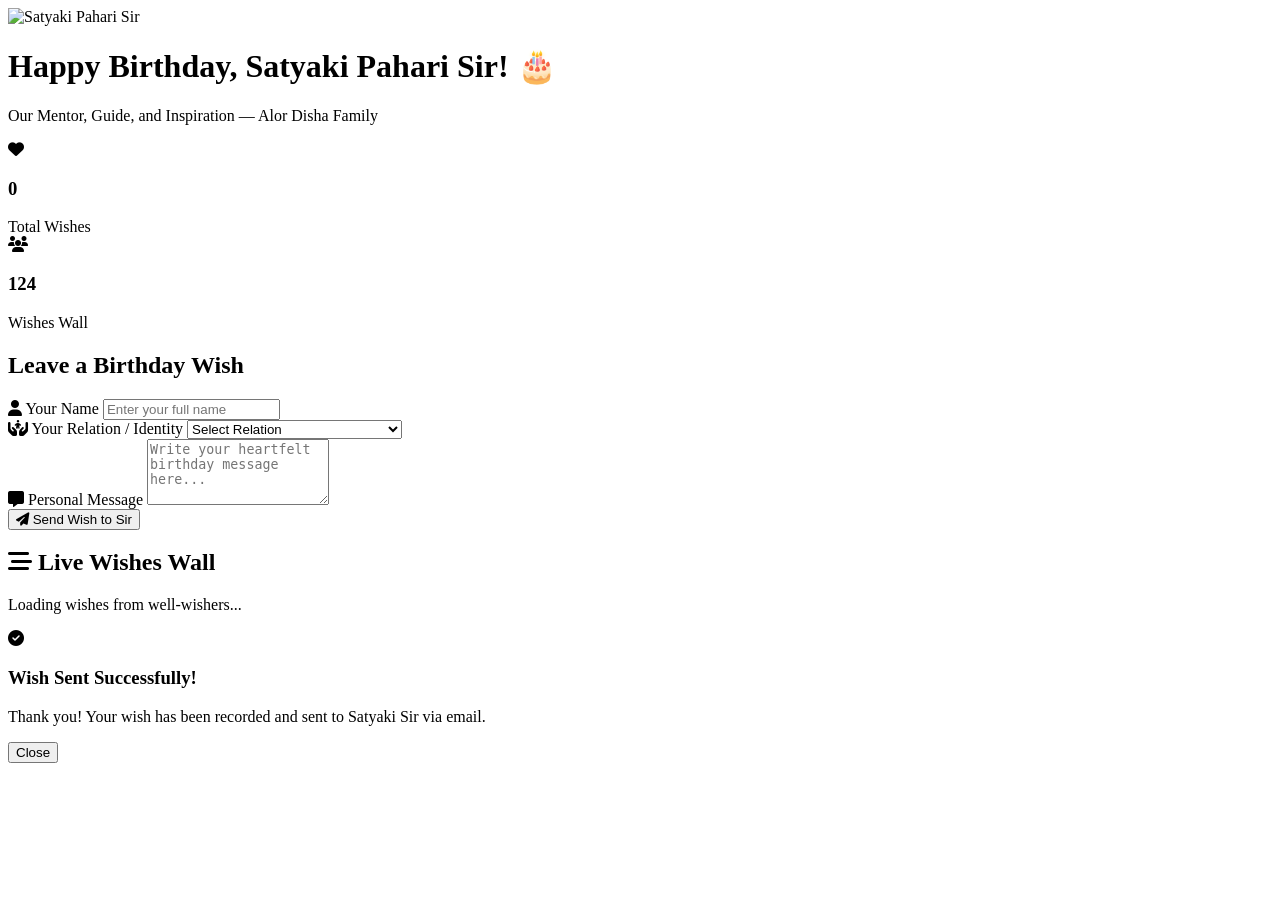
==== index.html @ f45f9259 "Add birthday celebration HTML structure" ====
<!DOCTYPE html>
<html lang="en">
<head>
    <meta charset="UTF-8">
    <meta name="viewport" content="width=device-width, initial-scale=1.0">
    <title>🎂 Happy Birthday Satyaki Pahari Sir</title>
    <link rel="stylesheet" href="style.css">
    <!-- Google Fonts -->
    <link href="https://fonts.googleapis.com/css2?family=Poppins:wght@300;400;600;700&display=swap" rel="stylesheet">
    <!-- FontAwesome for Icons -->
    <link rel="stylesheet" href="https://cdnjs.cloudflare.com/ajax/libs/font-awesome/6.4.0/css/all.min.css">
</head>
<body>

    <div class="container">
        <!-- Header / Sir Info -->
        <header class="header-card">
            <div class="sir-img-container">
                <img src="sir-photo.jpg" alt="Satyaki Pahari Sir" id="sirPhoto"> <!-- Sir er photo ghorar path rakhbe -->
            </div>
            <h1>Happy Birthday, <span class="highlight">Satyaki Pahari Sir!</span> 🎂</h1>
            <p class="tagline">Our Mentor, Guide, and Inspiration — Alor Disha Family</p>
            
            <!-- Live Counters -->
            <div class="stats-box">
                <div class="stat-item">
                    <i class="fa-solid fa-heart"></i>
                    <div>
                        <h3 id="totalWishes">0</h3>
                        <span>Total Wishes</span>
                    </div>
                </div>
                <div class="stat-item">
                    <i class="fa-solid fa-users"></i>
                    <div>
                        <h3 id="totalVisitors">124</h3>
                        <span>Wishes Wall</span>
                    </div>
                </div>
            </div>
        </header>

        <!-- Wish Form Section -->
        <section class="form-section">
            <h2>Leave a Birthday Wish</h2>
            <form id="wishForm">
                <div class="input-group">
                    <label for="name"><i class="fa-solid fa-user"></i> Your Name</label>
                    <input type="text" id="name" required placeholder="Enter your full name">
                </div>
                
                <div class="input-group">
                    <label for="relation"><i class="fa-solid fa-hands-holding-child"></i> Your Relation / Identity</label>
                    <select id="relation" required>
                        <option value="">Select Relation</option>
                        <option value="Student">Student (CSE / Computer Class)</option>
                        <option value="Colleague">Colleague / Teacher</option>
                        <option value="Well-Wisher">Well-Wisher</option>
                        <option value="Alor Disha Member">Alor Disha Member</option>
                    </select>
                </div>

                <div class="input-group">
                    <label for="message"><i class="fa-solid fa-message"></i> Personal Message</label>
                    <textarea id="message" rows="4" required placeholder="Write your heartfelt birthday message here..."></textarea>
                </div>

                <button type="submit" id="submitBtn">
                    <i class="fa-solid fa-paper-plane"></i> Send Wish to Sir
                </button>
            </form>
        </section>

        <!-- Live Wishes Wall -->
        <section class="wall-section">
            <h2><i class="fa-solid fa-stream"></i> Live Wishes Wall</h2>
            <div id="wishesContainer" class="wishes-grid">
                <!-- Dynamic cards will load here -->
                <p class="loading-text">Loading wishes from well-wishers...</p>
            </div>
        </section>
    </div>

    <!-- Success Popup Modal -->
    <div id="successModal" class="modal">
        <div class="modal-content">
            <i class="fa-solid fa-circle-check"></i>
            <h3>Wish Sent Successfully!</h3>
            <p>Thank you! Your wish has been recorded and sent to Satyaki Sir via email.</p>
            <button onclick="closeModal()">Close</button>
        </div>
    </div>

    <script src="script.js"></script>
</body>
</html>
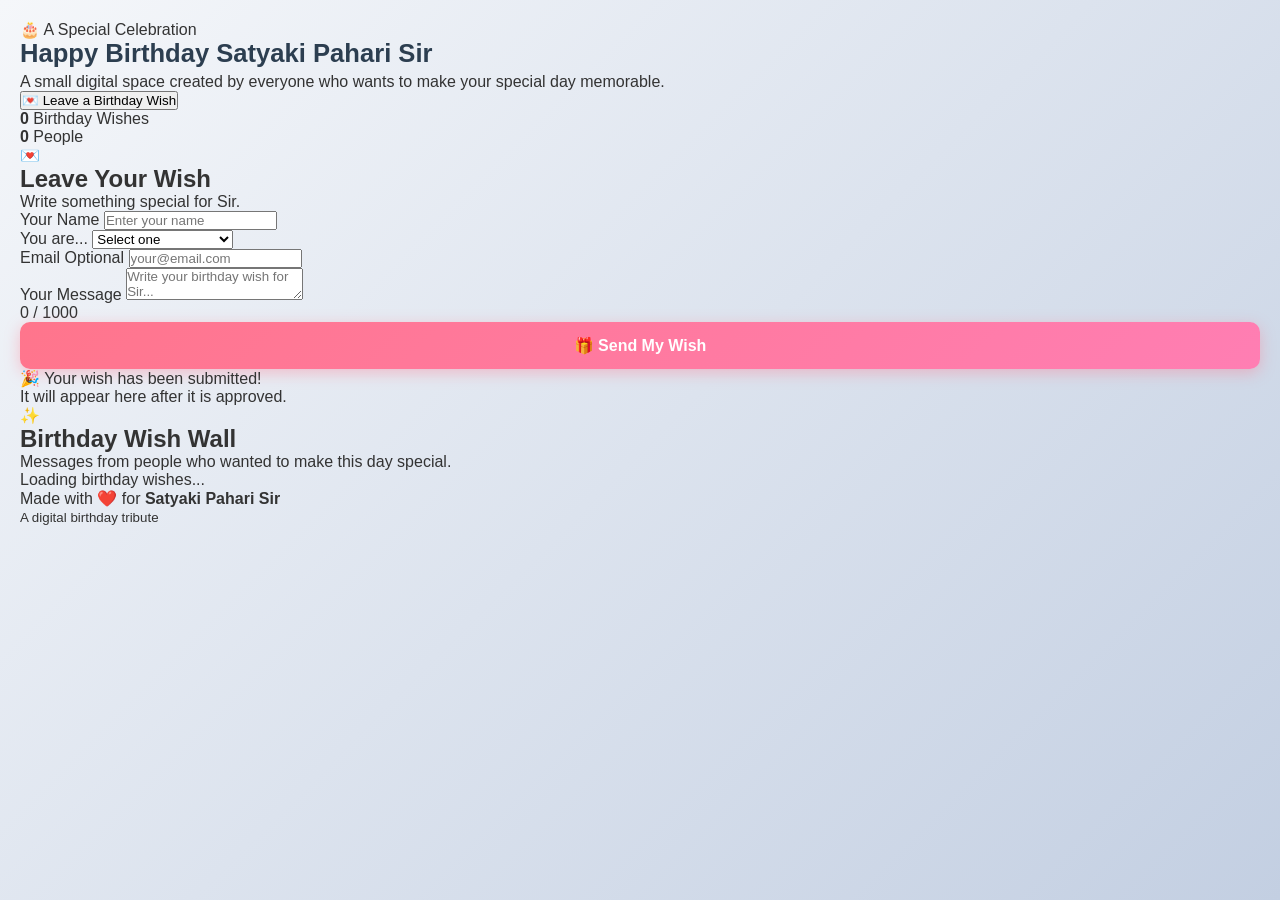
==== commit 59ec8a17: "Refactor index.html for birthday tribute enhancements Updated the HTML structure and added a descrip" ====
--- a/index.html
+++ b/index.html
@@ -1,96 +1,301 @@
 <!DOCTYPE html>
 <html lang="en">
+
 <head>
-    <meta charset="UTF-8">
-    <meta name="viewport" content="width=device-width, initial-scale=1.0">
-    <title>🎂 Happy Birthday Satyaki Pahari Sir</title>
-    <link rel="stylesheet" href="style.css">
-    <!-- Google Fonts -->
-    <link href="https://fonts.googleapis.com/css2?family=Poppins:wght@300;400;600;700&display=swap" rel="stylesheet">
-    <!-- FontAwesome for Icons -->
-    <link rel="stylesheet" href="https://cdnjs.cloudflare.com/ajax/libs/font-awesome/6.4.0/css/all.min.css">
+
+  <meta charset="UTF-8">
+
+  <meta
+    name="viewport"
+    content="width=device-width, initial-scale=1.0"
+  >
+
+  <title>
+    Happy Birthday Satyaki Pahari Sir 🎂
+  </title>
+
+  <meta
+    name="description"
+    content="A digital birthday tribute for Satyaki Pahari Sir."
+  >
+
+  <link
+    rel="stylesheet"
+    href="style.css"
+  >
+
 </head>
+
 <body>
 
-    <div class="container">
-        <!-- Header / Sir Info -->
-        <header class="header-card">
-            <div class="sir-img-container">
-                <img src="sir-photo.jpg" alt="Satyaki Pahari Sir" id="sirPhoto"> <!-- Sir er photo ghorar path rakhbe -->
-            </div>
-            <h1>Happy Birthday, <span class="highlight">Satyaki Pahari Sir!</span> 🎂</h1>
-            <p class="tagline">Our Mentor, Guide, and Inspiration — Alor Disha Family</p>
-            
-            <!-- Live Counters -->
-            <div class="stats-box">
-                <div class="stat-item">
-                    <i class="fa-solid fa-heart"></i>
-                    <div>
-                        <h3 id="totalWishes">0</h3>
-                        <span>Total Wishes</span>
-                    </div>
-                </div>
-                <div class="stat-item">
-                    <i class="fa-solid fa-users"></i>
-                    <div>
-                        <h3 id="totalVisitors">124</h3>
-                        <span>Wishes Wall</span>
-                    </div>
-                </div>
-            </div>
-        </header>
-
-        <!-- Wish Form Section -->
-        <section class="form-section">
-            <h2>Leave a Birthday Wish</h2>
-            <form id="wishForm">
-                <div class="input-group">
-                    <label for="name"><i class="fa-solid fa-user"></i> Your Name</label>
-                    <input type="text" id="name" required placeholder="Enter your full name">
-                </div>
-                
-                <div class="input-group">
-                    <label for="relation"><i class="fa-solid fa-hands-holding-child"></i> Your Relation / Identity</label>
-                    <select id="relation" required>
-                        <option value="">Select Relation</option>
-                        <option value="Student">Student (CSE / Computer Class)</option>
-                        <option value="Colleague">Colleague / Teacher</option>
-                        <option value="Well-Wisher">Well-Wisher</option>
-                        <option value="Alor Disha Member">Alor Disha Member</option>
-                    </select>
-                </div>
-
-                <div class="input-group">
-                    <label for="message"><i class="fa-solid fa-message"></i> Personal Message</label>
-                    <textarea id="message" rows="4" required placeholder="Write your heartfelt birthday message here..."></textarea>
-                </div>
-
-                <button type="submit" id="submitBtn">
-                    <i class="fa-solid fa-paper-plane"></i> Send Wish to Sir
-                </button>
-            </form>
-        </section>
-
-        <!-- Live Wishes Wall -->
-        <section class="wall-section">
-            <h2><i class="fa-solid fa-stream"></i> Live Wishes Wall</h2>
-            <div id="wishesContainer" class="wishes-grid">
-                <!-- Dynamic cards will load here -->
-                <p class="loading-text">Loading wishes from well-wishers...</p>
-            </div>
-        </section>
-    </div>
-
-    <!-- Success Popup Modal -->
-    <div id="successModal" class="modal">
-        <div class="modal-content">
-            <i class="fa-solid fa-circle-check"></i>
-            <h3>Wish Sent Successfully!</h3>
-            <p>Thank you! Your wish has been recorded and sent to Satyaki Sir via email.</p>
-            <button onclick="closeModal()">Close</button>
-        </div>
-    </div>
-
-    <script src="script.js"></script>
+  <div class="background-glow glow-1"></div>
+  <div class="background-glow glow-2"></div>
+
+  <main>
+
+    <!-- HERO -->
+
+    <section class="hero">
+
+      <div class="badge">
+        🎂 A Special Celebration
+      </div>
+
+      <h1>
+        Happy Birthday
+        <span>Satyaki Pahari Sir</span>
+      </h1>
+
+      <p class="hero-text">
+        A small digital space created by everyone
+        who wants to make your special day memorable.
+      </p>
+
+      <button
+        class="primary-btn"
+        onclick="scrollToWishForm()"
+      >
+        💌 Leave a Birthday Wish
+      </button>
+
+    </section>
+
+
+    <!-- STATS -->
+
+    <section class="stats">
+
+      <div class="stat-card">
+        <strong id="wishCount">0</strong>
+        <span>Birthday Wishes</span>
+      </div>
+
+      <div class="stat-card">
+        <strong id="peopleCount">0</strong>
+        <span>People</span>
+      </div>
+
+    </section>
+
+
+    <!-- WISH FORM -->
+
+    <section
+      class="section"
+      id="wishSection"
+    >
+
+      <div class="section-heading">
+
+        <div class="section-icon">
+          💌
+        </div>
+
+        <h2>
+          Leave Your Wish
+        </h2>
+
+        <p>
+          Write something special for Sir.
+        </p>
+
+      </div>
+
+
+      <form
+        id="wishForm"
+        action="YOUR_APPS_SCRIPT_URL"
+        method="POST"
+        target="submitFrame"
+      >
+
+        <div class="form-grid">
+
+          <div class="field">
+
+            <label>
+              Your Name
+            </label>
+
+            <input
+              type="text"
+              name="name"
+              placeholder="Enter your name"
+              maxlength="80"
+              required
+            >
+
+          </div>
+
+
+          <div class="field">
+
+            <label>
+              You are...
+            </label>
+
+            <select
+              name="relation"
+              required
+            >
+
+              <option value="">
+                Select one
+              </option>
+
+              <option>
+                Student
+              </option>
+
+              <option>
+                Former Student
+              </option>
+
+              <option>
+                Teacher / Colleague
+              </option>
+
+              <option>
+                Friend
+              </option>
+
+              <option>
+                Well-wisher
+              </option>
+
+              <option>
+                Other
+              </option>
+
+            </select>
+
+          </div>
+
+        </div>
+
+
+        <div class="field">
+
+          <label>
+            Email
+            <span>Optional</span>
+          </label>
+
+          <input
+            type="email"
+            name="email"
+            placeholder="your@email.com"
+            maxlength="150"
+          >
+
+        </div>
+
+
+        <div class="field">
+
+          <label>
+            Your Message
+          </label>
+
+          <textarea
+            name="message"
+            placeholder="Write your birthday wish for Sir..."
+            maxlength="1000"
+            required
+          ></textarea>
+
+          <div class="counter">
+            <span id="characterCount">0</span>
+            / 1000
+          </div>
+
+        </div>
+
+
+        <button
+          type="submit"
+          class="submit-btn"
+          id="submitButton"
+        >
+          🎁 Send My Wish
+        </button>
+
+      </form>
+
+      <iframe
+        name="submitFrame"
+        id="submitFrame"
+        hidden
+      ></iframe>
+
+      <div
+        id="successMessage"
+        class="success-message"
+      >
+        🎉 Your wish has been submitted!
+        <br>
+        It will appear here after it is approved.
+      </div>
+
+    </section>
+
+
+    <!-- WISH WALL -->
+
+    <section class="section">
+
+      <div class="section-heading">
+
+        <div class="section-icon">
+          ✨
+        </div>
+
+        <h2>
+          Birthday Wish Wall
+        </h2>
+
+        <p>
+          Messages from people who wanted to make
+          this day special.
+        </p>
+
+      </div>
+
+
+      <div
+        id="wishWall"
+        class="wish-wall"
+      >
+
+        <div class="loading">
+          Loading birthday wishes...
+        </div>
+
+      </div>
+
+    </section>
+
+
+    <!-- FOOTER -->
+
+    <footer>
+
+      <p>
+        Made with ❤️ for
+        <strong>Satyaki Pahari Sir</strong>
+      </p>
+
+      <small>
+        A digital birthday tribute
+      </small>
+
+    </footer>
+
+  </main>
+
+
+  <script src="script.js"></script>
+
 </body>
+
 </html>
--- a/style.css
+++ b/style.css
@@ -0,0 +1,239 @@
+* {
+    margin: 0;
+    padding: 0;
+    box-sizing: border-box;
+    font-family: 'Poppins', sans-serif;
+}
+
+body {
+    background: linear-gradient(135deg, #f5f7fa 0%, #c3cfe2 100%);
+    color: #333;
+    padding: 20px;
+    min-height: 100vh;
+}
+
+.container {
+    max-width: 650px;
+    margin: 0 auto;
+}
+
+.header-card {
+    background: #ffffff;
+    padding: 30px 20px;
+    border-radius: 20px;
+    text-align: center;
+    box-shadow: 0 10px 30px rgba(0,0,0,0.08);
+    margin-bottom: 25px;
+}
+
+.sir-img-container {
+    width: 130px;
+    height: 130px;
+    margin: 0 auto 15px auto;
+    border-radius: 50%;
+    overflow: hidden;
+    border: 4px solid #ff758c;
+    box-shadow: 0 5px 15px rgba(255, 117, 140, 0.4);
+}
+
+.sir-img-container img {
+    width: 100%;
+    height: 100%;
+    object-fit: cover;
+}
+
+h1 {
+    font-size: 1.6rem;
+    color: #2c3e50;
+    margin-bottom: 5px;
+}
+
+.highlight {
+    color: #ff758c;
+}
+
+.tagline {
+    font-size: 0.9rem;
+    color: #7f8c8d;
+    margin-bottom: 20px;
+}
+
+.stats-box {
+    display: flex;
+    justify-content: space-around;
+    background: #fff5f7;
+    padding: 15px;
+    border-radius: 12px;
+}
+
+.stat-item {
+    display: flex;
+    align-items: center;
+    gap: 12px;
+}
+
+.stat-item i {
+    font-size: 1.8rem;
+    color: #ff758c;
+}
+
+.stat-item h3 {
+    font-size: 1.2rem;
+    color: #2c3e50;
+}
+
+.stat-item span {
+    font-size: 0.75rem;
+    color: #7f8c8d;
+}
+
+.form-section, .wall-section {
+    background: #ffffff;
+    padding: 25px;
+    border-radius: 20px;
+    box-shadow: 0 10px 30px rgba(0,0,0,0.08);
+    margin-bottom: 25px;
+}
+
+.form-section h2, .wall-section h2 {
+    font-size: 1.3rem;
+    margin-bottom: 20px;
+    color: #2c3e50;
+    border-bottom: 2px solid #f1f2f6;
+    padding-bottom: 10px;
+}
+
+.input-group {
+    margin-bottom: 15px;
+}
+
+.input-group label {
+    display: block;
+    font-size: 0.85rem;
+    font-weight: 600;
+    margin-bottom: 6px;
+    color: #4b6584;
+}
+
+.input-group input, .input-group select, .input-group textarea {
+    width: 100%;
+    padding: 12px;
+    border: 1px solid #dcdde1;
+    border-radius: 10px;
+    font-size: 0.95rem;
+    outline: none;
+    transition: border 0.3s;
+}
+
+.input-group input:focus, .input-group select:focus, .input-group textarea:focus {
+    border-color: #ff758c;
+}
+
+button[type="submit"] {
+    width: 100%;
+    background: linear-gradient(135deg, #ff758c 0%, #ff7eb3 100%);
+    color: white;
+    border: none;
+    padding: 14px;
+    font-size: 1rem;
+    font-weight: 600;
+    border-radius: 10px;
+    cursor: pointer;
+    box-shadow: 0 4px 15px rgba(255, 117, 140, 0.4);
+    transition: transform 0.2s;
+}
+
+button[type="submit"]:active {
+    transform: scale(0.98);
+}
+
+/* Wishes Wall Cards with Dynamic Background Colors */
+.wishes-grid {
+    display: flex;
+    flex-direction: column;
+    gap: 15px;
+    max-height: 400px;
+    overflow-y: auto;
+}
+
+.wish-card {
+    padding: 15px;
+    border-radius: 12px;
+    box-shadow: 0 4px 10px rgba(0,0,0,0.03);
+    animation: fadeIn 0.5s ease-in-out;
+}
+
+.wish-header {
+    display: flex;
+    justify-content: space-between;
+    margin-bottom: 8px;
+    font-size: 0.9rem;
+}
+
+.wish-name {
+    font-weight: 700;
+    color: #2c3e50;
+}
+
+.wish-relation {
+    font-size: 0.75rem;
+    background: rgba(0,0,0,0.08);
+    padding: 2px 8px;
+    border-radius: 20px;
+}
+
+.wish-msg {
+    font-size: 0.9rem;
+    color: #57606f;
+    line-height: 1.4;
+}
+
+/* Modal Popup */
+.modal {
+    display: none;
+    position: fixed;
+    z-index: 1000;
+    left: 0;
+    top: 0;
+    width: 100%;
+    height: 100%;
+    background: rgba(0,0,0,0.5);
+    justify-content: center;
+    align-items: center;
+}
+
+.modal-content {
+    background: white;
+    padding: 30px;
+    border-radius: 20px;
+    text-align: center;
+    max-width: 320px;
+    width: 90%;
+    animation: scaleUp 0.3s ease-in-out;
+}
+
+.modal-content i {
+    font-size: 3rem;
+    color: #2ed573;
+    margin-bottom: 10px;
+}
+
+.modal-content button {
+    margin-top: 15px;
+    padding: 8px 20px;
+    background: #2f3542;
+    color: white;
+    border: none;
+    border-radius: 6px;
+    cursor: pointer;
+}
+
+@keyframes fadeIn {
+    from { opacity: 0; transform: translateY(10px); }
+    to { opacity: 1; transform: translateY(0); }
+}
+
+@keyframes scaleUp {
+    from { transform: scale(0.8); }
+    to { transform: scale(1); }
+}
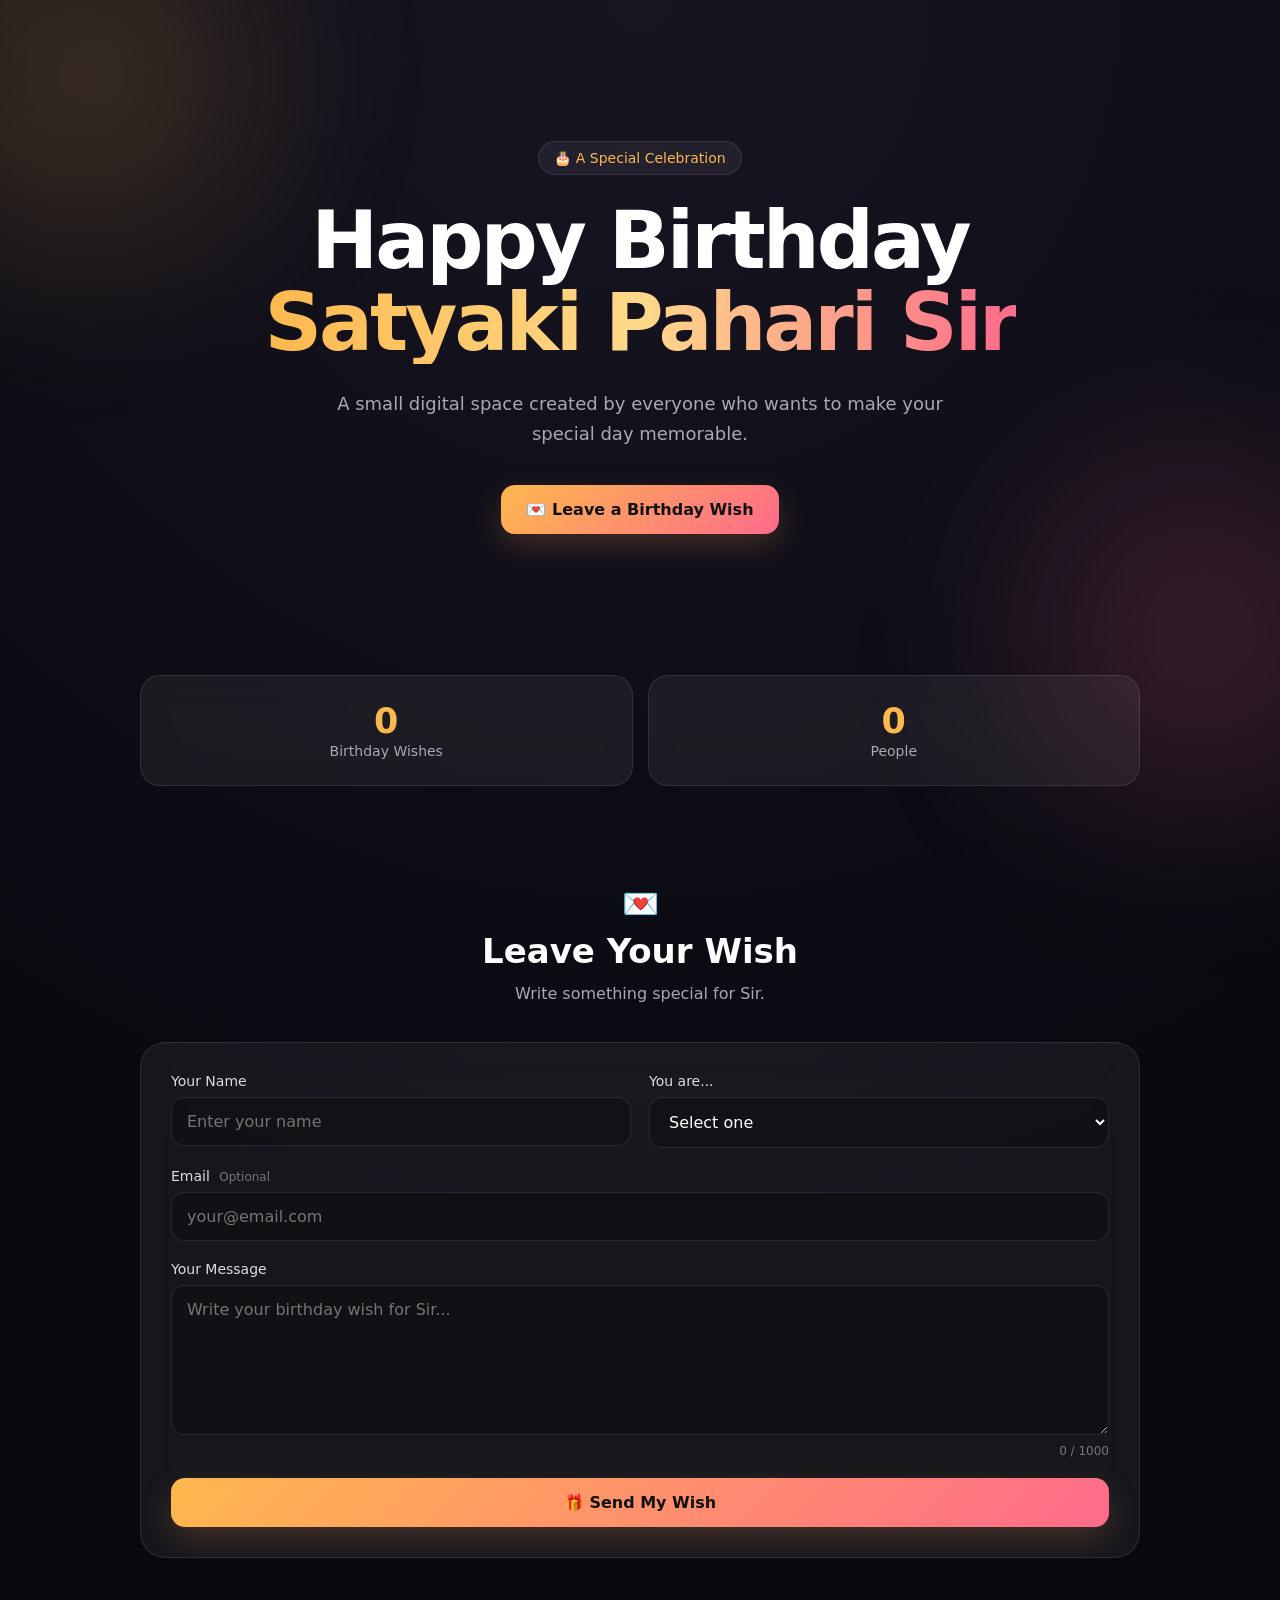
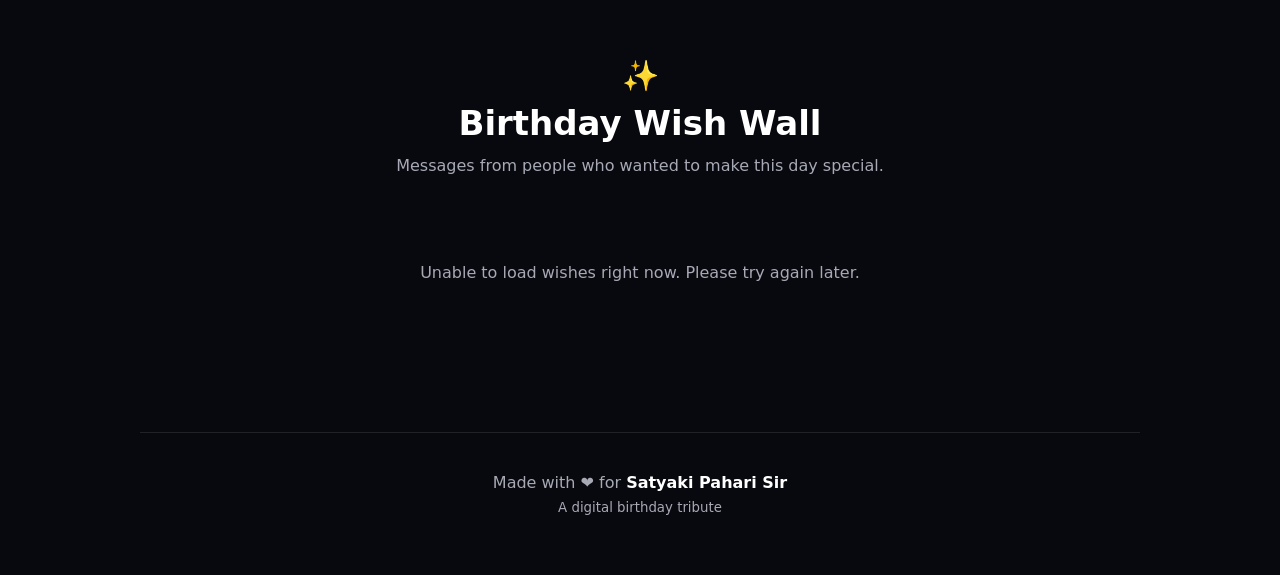
==== commit ac37adf5: "Update form action URL in index.html" ====
--- a/index.html
+++ b/index.html
@@ -104,7 +104,7 @@
 
       <form
         id="wishForm"
-        action="YOUR_APPS_SCRIPT_URL"
+        action="https://script.google.com/macros/s/AKfycbyjduPf9bP81ZpJyjTjHyyKdjpZmOoP-KeQVERAColHR2JP8hf0cHwM30XluqBCLKVgwQ/exec"
         method="POST"
         target="submitFrame"
       >
--- a/style.css
+++ b/style.css
@@ -1,239 +1,624 @@
 * {
-    margin: 0;
-    padding: 0;
-    box-sizing: border-box;
-    font-family: 'Poppins', sans-serif;
+  box-sizing: border-box;
+  margin: 0;
+  padding: 0;
+}
+
+:root {
+  --bg: #08090f;
+  --card: rgba(255,255,255,.06);
+  --border: rgba(255,255,255,.1);
+  --text: #ffffff;
+  --muted: #a7a9b5;
+  --accent: #ffb84d;
+  --accent2: #ff6b8a;
 }
 
 body {
-    background: linear-gradient(135deg, #f5f7fa 0%, #c3cfe2 100%);
-    color: #333;
+
+  min-height: 100vh;
+
+  font-family:
+    Inter,
+    system-ui,
+    -apple-system,
+    BlinkMacSystemFont,
+    "Segoe UI",
+    sans-serif;
+
+  background:
+    radial-gradient(
+      circle at top,
+      #171522,
+      var(--bg) 55%
+    );
+
+  color: var(--text);
+
+  overflow-x: hidden;
+}
+
+
+.background-glow {
+
+  position: fixed;
+
+  width: 350px;
+  height: 350px;
+
+  border-radius: 50%;
+
+  filter: blur(100px);
+
+  opacity: .18;
+
+  pointer-events: none;
+
+  z-index: -1;
+}
+
+.glow-1 {
+
+  background: var(--accent);
+
+  top: -100px;
+  left: -100px;
+}
+
+.glow-2 {
+
+  background: var(--accent2);
+
+  right: -100px;
+  bottom: 10%;
+}
+
+
+main {
+
+  width: min(1000px, 92%);
+
+  margin: auto;
+}
+
+
+/* HERO */
+
+.hero {
+
+  min-height: 75vh;
+
+  display: flex;
+
+  flex-direction: column;
+
+  align-items: center;
+
+  justify-content: center;
+
+  text-align: center;
+
+  padding: 80px 0;
+}
+
+
+.badge {
+
+  padding: 8px 15px;
+
+  border: 1px solid var(--border);
+
+  background: var(--card);
+
+  border-radius: 999px;
+
+  color: var(--accent);
+
+  font-size: 14px;
+
+  margin-bottom: 25px;
+}
+
+
+.hero h1 {
+
+  font-size:
+    clamp(42px, 8vw, 80px);
+
+  line-height: 1.02;
+
+  letter-spacing: -3px;
+}
+
+
+.hero h1 span {
+
+  display: block;
+
+  background:
+    linear-gradient(
+      90deg,
+      var(--accent),
+      #ffd98a,
+      var(--accent2)
+    );
+
+  -webkit-background-clip: text;
+
+  background-clip: text;
+
+  color: transparent;
+}
+
+
+.hero-text {
+
+  max-width: 650px;
+
+  margin: 25px auto 35px;
+
+  color: var(--muted);
+
+  font-size: 18px;
+
+  line-height: 1.7;
+}
+
+
+/* BUTTON */
+
+button {
+
+  border: 0;
+
+  cursor: pointer;
+
+  font: inherit;
+}
+
+
+.primary-btn,
+.submit-btn {
+
+  padding: 15px 25px;
+
+  border-radius: 14px;
+
+  background:
+    linear-gradient(
+      135deg,
+      var(--accent),
+      var(--accent2)
+    );
+
+  color: #111;
+
+  font-weight: 700;
+
+  box-shadow:
+    0 12px 30px rgba(255,150,80,.2);
+
+  transition: .25s;
+}
+
+
+.primary-btn:hover,
+.submit-btn:hover {
+
+  transform: translateY(-2px);
+
+  box-shadow:
+    0 18px 40px rgba(255,150,80,.3);
+}
+
+
+/* STATS */
+
+.stats {
+
+  display: grid;
+
+  grid-template-columns:
+    repeat(2, 1fr);
+
+  gap: 15px;
+
+  margin-bottom: 100px;
+}
+
+
+.stat-card {
+
+  padding: 25px;
+
+  text-align: center;
+
+  border:
+    1px solid var(--border);
+
+  background: var(--card);
+
+  backdrop-filter: blur(15px);
+
+  border-radius: 20px;
+}
+
+
+.stat-card strong {
+
+  display: block;
+
+  font-size: 35px;
+
+  color: var(--accent);
+}
+
+
+.stat-card span {
+
+  color: var(--muted);
+
+  font-size: 14px;
+}
+
+
+/* SECTION */
+
+.section {
+
+  margin-bottom: 100px;
+}
+
+
+.section-heading {
+
+  text-align: center;
+
+  margin-bottom: 35px;
+}
+
+
+.section-icon {
+
+  font-size: 30px;
+
+  margin-bottom: 10px;
+}
+
+
+.section-heading h2 {
+
+  font-size: 34px;
+
+  margin-bottom: 10px;
+}
+
+
+.section-heading p {
+
+  color: var(--muted);
+
+  line-height: 1.6;
+}
+
+
+/* FORM */
+
+#wishForm {
+
+  padding: 30px;
+
+  background: var(--card);
+
+  border:
+    1px solid var(--border);
+
+  backdrop-filter: blur(20px);
+
+  border-radius: 25px;
+}
+
+
+.form-grid {
+
+  display: grid;
+
+  grid-template-columns:
+    1fr 1fr;
+
+  gap: 18px;
+}
+
+
+.field {
+
+  margin-bottom: 20px;
+
+  position: relative;
+}
+
+
+.field label {
+
+  display: block;
+
+  margin-bottom: 8px;
+
+  font-size: 14px;
+
+  color: #ddd;
+}
+
+
+.field label span {
+
+  color: #777;
+
+  font-size: 12px;
+
+  margin-left: 5px;
+}
+
+
+input,
+select,
+textarea {
+
+  width: 100%;
+
+  border:
+    1px solid var(--border);
+
+  background:
+    rgba(0,0,0,.25);
+
+  color: white;
+
+  border-radius: 13px;
+
+  padding: 14px 15px;
+
+  outline: none;
+
+  font: inherit;
+}
+
+
+input:focus,
+select:focus,
+textarea:focus {
+
+  border-color:
+    rgba(255,184,77,.6);
+
+  box-shadow:
+    0 0 0 3px
+    rgba(255,184,77,.08);
+}
+
+
+textarea {
+
+  min-height: 150px;
+
+  resize: vertical;
+}
+
+
+.counter {
+
+  text-align: right;
+
+  color: #777;
+
+  font-size: 12px;
+
+  margin-top: 5px;
+}
+
+
+.submit-btn {
+
+  width: 100%;
+}
+
+
+/* SUCCESS */
+
+.success-message {
+
+  display: none;
+
+  margin-top: 20px;
+
+  padding: 18px;
+
+  border-radius: 15px;
+
+  background:
+    rgba(80,200,120,.1);
+
+  border:
+    1px solid rgba(80,200,120,.2);
+
+  color: #9af0b5;
+
+  text-align: center;
+
+  line-height: 1.6;
+}
+
+
+/* WISH WALL */
+
+.wish-wall {
+
+  display: grid;
+
+  grid-template-columns:
+    repeat(2, 1fr);
+
+  gap: 18px;
+}
+
+
+.wish-card {
+
+  padding: 25px;
+
+  border:
+    1px solid var(--border);
+
+  background: var(--card);
+
+  backdrop-filter: blur(15px);
+
+  border-radius: 20px;
+
+  animation:
+    fadeIn .5s ease;
+}
+
+
+.wish-top {
+
+  display: flex;
+
+  justify-content: space-between;
+
+  gap: 10px;
+
+  margin-bottom: 15px;
+}
+
+
+.wish-name {
+
+  font-weight: 700;
+}
+
+
+.wish-relation {
+
+  color: var(--accent);
+
+  font-size: 12px;
+
+  margin-top: 4px;
+}
+
+
+.wish-message {
+
+  color: #d2d3da;
+
+  line-height: 1.7;
+
+  font-size: 15px;
+}
+
+
+.empty,
+.loading {
+
+  grid-column: 1 / -1;
+
+  text-align: center;
+
+  padding: 50px;
+
+  color: var(--muted);
+}
+
+
+/* FOOTER */
+
+footer {
+
+  text-align: center;
+
+  padding: 40px 0 60px;
+
+  color: var(--muted);
+
+  border-top:
+    1px solid var(--border);
+}
+
+
+footer strong {
+
+  color: white;
+}
+
+
+footer small {
+
+  display: block;
+
+  margin-top: 8px;
+}
+
+
+/* ANIMATION */
+
+@keyframes fadeIn {
+
+  from {
+
+    opacity: 0;
+
+    transform: translateY(10px);
+  }
+
+  to {
+
+    opacity: 1;
+
+    transform: translateY(0);
+  }
+}
+
+
+/* MOBILE */
+
+@media (max-width: 700px) {
+
+  .hero {
+
+    min-height: 70vh;
+
+    padding: 50px 0;
+  }
+
+  .hero h1 {
+
+    letter-spacing: -2px;
+  }
+
+  .hero-text {
+
+    font-size: 16px;
+  }
+
+  .stats {
+
+    margin-bottom: 70px;
+  }
+
+  .form-grid,
+  .wish-wall {
+
+    grid-template-columns: 1fr;
+  }
+
+  #wishForm {
+
     padding: 20px;
-    min-height: 100vh;
-}
-
-.container {
-    max-width: 650px;
-    margin: 0 auto;
-}
-
-.header-card {
-    background: #ffffff;
-    padding: 30px 20px;
-    border-radius: 20px;
-    text-align: center;
-    box-shadow: 0 10px 30px rgba(0,0,0,0.08);
-    margin-bottom: 25px;
-}
-
-.sir-img-container {
-    width: 130px;
-    height: 130px;
-    margin: 0 auto 15px auto;
-    border-radius: 50%;
-    overflow: hidden;
-    border: 4px solid #ff758c;
-    box-shadow: 0 5px 15px rgba(255, 117, 140, 0.4);
-}
-
-.sir-img-container img {
-    width: 100%;
-    height: 100%;
-    object-fit: cover;
-}
-
-h1 {
-    font-size: 1.6rem;
-    color: #2c3e50;
-    margin-bottom: 5px;
-}
-
-.highlight {
-    color: #ff758c;
-}
-
-.tagline {
-    font-size: 0.9rem;
-    color: #7f8c8d;
-    margin-bottom: 20px;
-}
-
-.stats-box {
-    display: flex;
-    justify-content: space-around;
-    background: #fff5f7;
-    padding: 15px;
-    border-radius: 12px;
-}
-
-.stat-item {
-    display: flex;
-    align-items: center;
-    gap: 12px;
-}
-
-.stat-item i {
-    font-size: 1.8rem;
-    color: #ff758c;
-}
-
-.stat-item h3 {
-    font-size: 1.2rem;
-    color: #2c3e50;
-}
-
-.stat-item span {
-    font-size: 0.75rem;
-    color: #7f8c8d;
-}
-
-.form-section, .wall-section {
-    background: #ffffff;
-    padding: 25px;
-    border-radius: 20px;
-    box-shadow: 0 10px 30px rgba(0,0,0,0.08);
-    margin-bottom: 25px;
-}
-
-.form-section h2, .wall-section h2 {
-    font-size: 1.3rem;
-    margin-bottom: 20px;
-    color: #2c3e50;
-    border-bottom: 2px solid #f1f2f6;
-    padding-bottom: 10px;
-}
-
-.input-group {
-    margin-bottom: 15px;
-}
-
-.input-group label {
-    display: block;
-    font-size: 0.85rem;
-    font-weight: 600;
-    margin-bottom: 6px;
-    color: #4b6584;
-}
-
-.input-group input, .input-group select, .input-group textarea {
-    width: 100%;
-    padding: 12px;
-    border: 1px solid #dcdde1;
-    border-radius: 10px;
-    font-size: 0.95rem;
-    outline: none;
-    transition: border 0.3s;
-}
-
-.input-group input:focus, .input-group select:focus, .input-group textarea:focus {
-    border-color: #ff758c;
-}
-
-button[type="submit"] {
-    width: 100%;
-    background: linear-gradient(135deg, #ff758c 0%, #ff7eb3 100%);
-    color: white;
-    border: none;
-    padding: 14px;
-    font-size: 1rem;
-    font-weight: 600;
-    border-radius: 10px;
-    cursor: pointer;
-    box-shadow: 0 4px 15px rgba(255, 117, 140, 0.4);
-    transition: transform 0.2s;
-}
-
-button[type="submit"]:active {
-    transform: scale(0.98);
-}
-
-/* Wishes Wall Cards with Dynamic Background Colors */
-.wishes-grid {
-    display: flex;
-    flex-direction: column;
-    gap: 15px;
-    max-height: 400px;
-    overflow-y: auto;
-}
-
-.wish-card {
-    padding: 15px;
-    border-radius: 12px;
-    box-shadow: 0 4px 10px rgba(0,0,0,0.03);
-    animation: fadeIn 0.5s ease-in-out;
-}
-
-.wish-header {
-    display: flex;
-    justify-content: space-between;
-    margin-bottom: 8px;
-    font-size: 0.9rem;
-}
-
-.wish-name {
-    font-weight: 700;
-    color: #2c3e50;
-}
-
-.wish-relation {
-    font-size: 0.75rem;
-    background: rgba(0,0,0,0.08);
-    padding: 2px 8px;
-    border-radius: 20px;
-}
-
-.wish-msg {
-    font-size: 0.9rem;
-    color: #57606f;
-    line-height: 1.4;
-}
-
-/* Modal Popup */
-.modal {
-    display: none;
-    position: fixed;
-    z-index: 1000;
-    left: 0;
-    top: 0;
-    width: 100%;
-    height: 100%;
-    background: rgba(0,0,0,0.5);
-    justify-content: center;
-    align-items: center;
-}
-
-.modal-content {
-    background: white;
-    padding: 30px;
-    border-radius: 20px;
-    text-align: center;
-    max-width: 320px;
-    width: 90%;
-    animation: scaleUp 0.3s ease-in-out;
-}
-
-.modal-content i {
-    font-size: 3rem;
-    color: #2ed573;
-    margin-bottom: 10px;
-}
-
-.modal-content button {
-    margin-top: 15px;
-    padding: 8px 20px;
-    background: #2f3542;
-    color: white;
-    border: none;
-    border-radius: 6px;
-    cursor: pointer;
-}
-
-@keyframes fadeIn {
-    from { opacity: 0; transform: translateY(10px); }
-    to { opacity: 1; transform: translateY(0); }
-}
-
-@keyframes scaleUp {
-    from { transform: scale(0.8); }
-    to { transform: scale(1); }
-}
+  }
+
+  .section-heading h2 {
+
+    font-size: 28px;
+  }
+}
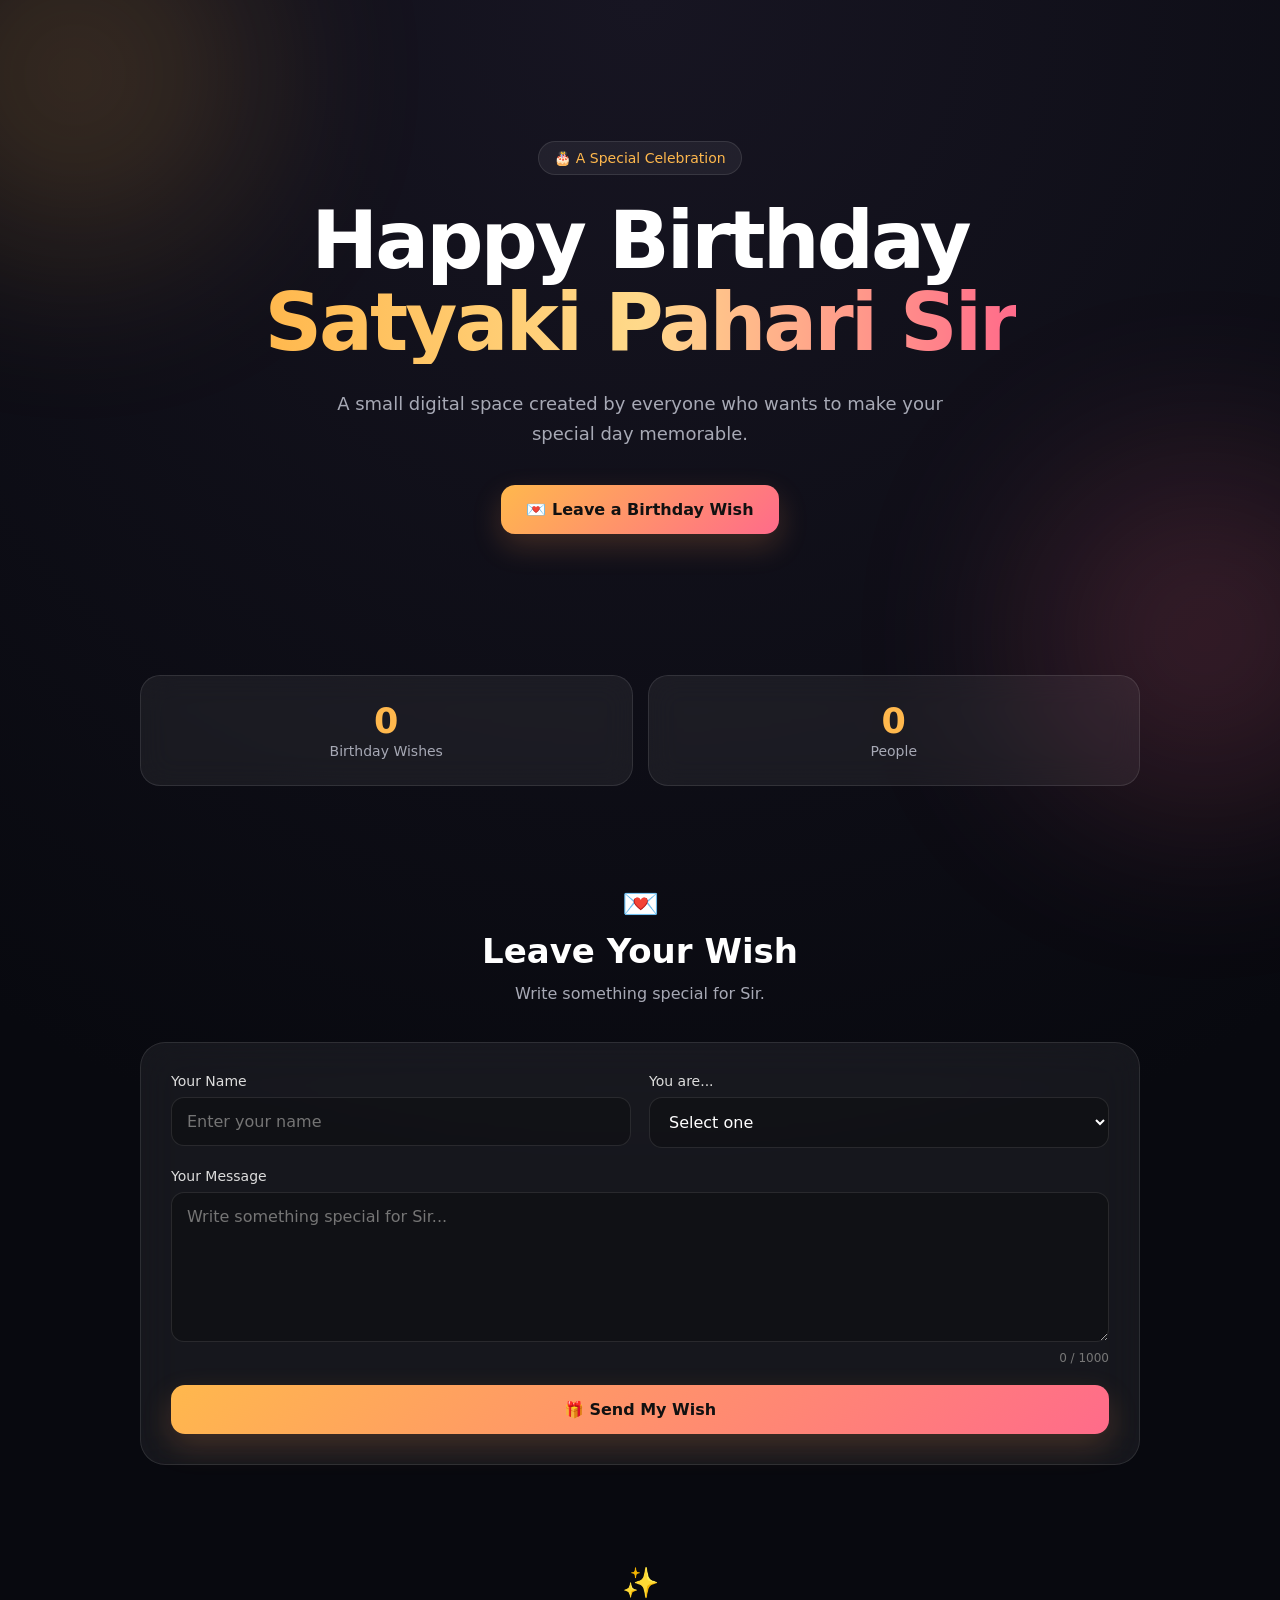
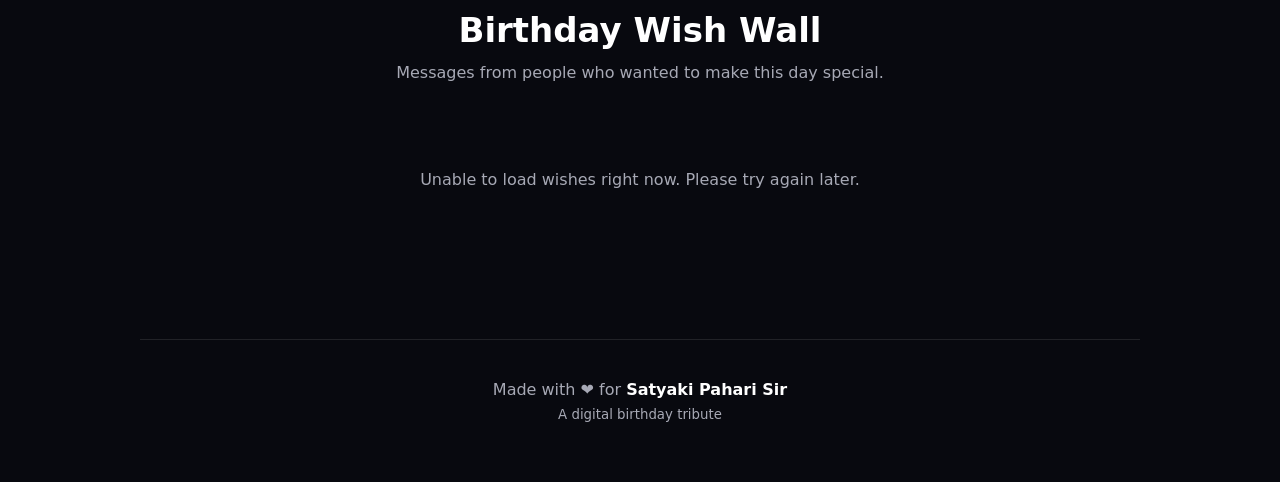
==== commit 85b298d5: "Refactor wish form structure and inputs Updated form fields and labels for better clarity and functi" ====
--- a/index.html
+++ b/index.html
@@ -103,125 +103,108 @@
 
 
       <form
-        id="wishForm"
-        action="https://script.google.com/macros/s/AKfycbyjduPf9bP81ZpJyjTjHyyKdjpZmOoP-KeQVERAColHR2JP8hf0cHwM30XluqBCLKVgwQ/exec"
-        method="POST"
-        target="submitFrame"
-      >
-
-        <div class="form-grid">
-
-          <div class="field">
-
-            <label>
-              Your Name
-            </label>
-
-            <input
-              type="text"
-              name="name"
-              placeholder="Enter your name"
-              maxlength="80"
-              required
-            >
-
-          </div>
-
-
-          <div class="field">
-
-            <label>
-              You are...
-            </label>
-
-            <select
-              name="relation"
-              required
-            >
-
-              <option value="">
-                Select one
-              </option>
-
-              <option>
-                Student
-              </option>
-
-              <option>
-                Former Student
-              </option>
-
-              <option>
-                Teacher / Colleague
-              </option>
-
-              <option>
-                Friend
-              </option>
-
-              <option>
-                Well-wisher
-              </option>
-
-              <option>
-                Other
-              </option>
-
-            </select>
-
-          </div>
-
-        </div>
-
-
-        <div class="field">
-
-          <label>
-            Email
-            <span>Optional</span>
-          </label>
-
-          <input
-            type="email"
-            name="email"
-            placeholder="your@email.com"
-            maxlength="150"
-          >
-
-        </div>
-
-
-        <div class="field">
-
-          <label>
-            Your Message
-          </label>
-
-          <textarea
-            name="message"
-            placeholder="Write your birthday wish for Sir..."
-            maxlength="1000"
-            required
-          ></textarea>
-
-          <div class="counter">
-            <span id="characterCount">0</span>
-            / 1000
-          </div>
-
-        </div>
-
-
-        <button
-          type="submit"
-          class="submit-btn"
-          id="submitButton"
-        >
-          🎁 Send My Wish
-        </button>
-
-      </form>
-
+  id="wishForm"
+  action="YOUR_APPS_SCRIPT_URL"
+  method="POST"
+  target="submitFrame"
+>
+
+  <div class="form-grid">
+
+    <div class="field">
+
+      <label>
+        Your Name
+      </label>
+
+      <input
+        type="text"
+        name="name"
+        placeholder="Enter your name"
+        maxlength="80"
+        autocomplete="name"
+        required
+      >
+
+    </div>
+
+
+    <div class="field">
+
+      <label>
+        You are...
+      </label>
+
+      <select
+        name="relation"
+        required
+      >
+
+        <option value="">
+          Select one
+        </option>
+
+        <option>
+          Student
+        </option>
+
+        <option>
+          Former Student
+        </option>
+
+        <option>
+          Teacher / Colleague
+        </option>
+
+        <option>
+          Friend
+        </option>
+
+        <option>
+          Well-wisher
+        </option>
+
+        <option>
+          Other
+        </option>
+
+      </select>
+
+    </div>
+
+  </div>
+
+
+  <div class="field">
+
+    <label>
+      Your Message
+    </label>
+
+    <textarea
+      name="message"
+      placeholder="Write something special for Sir..."
+      maxlength="1000"
+      required
+    ></textarea>
+
+    <div class="counter">
+      <span id="characterCount">0</span>
+      / 1000
+    </div>
+
+  </div>
+
+
+  <button
+    type="submit"
+    class="submit-btn"
+    id="submitButton"
+  >
+    🎁 Send My Wish
+  </button>
+
+</form>
       <iframe
         name="submitFrame"
         id="submitFrame"
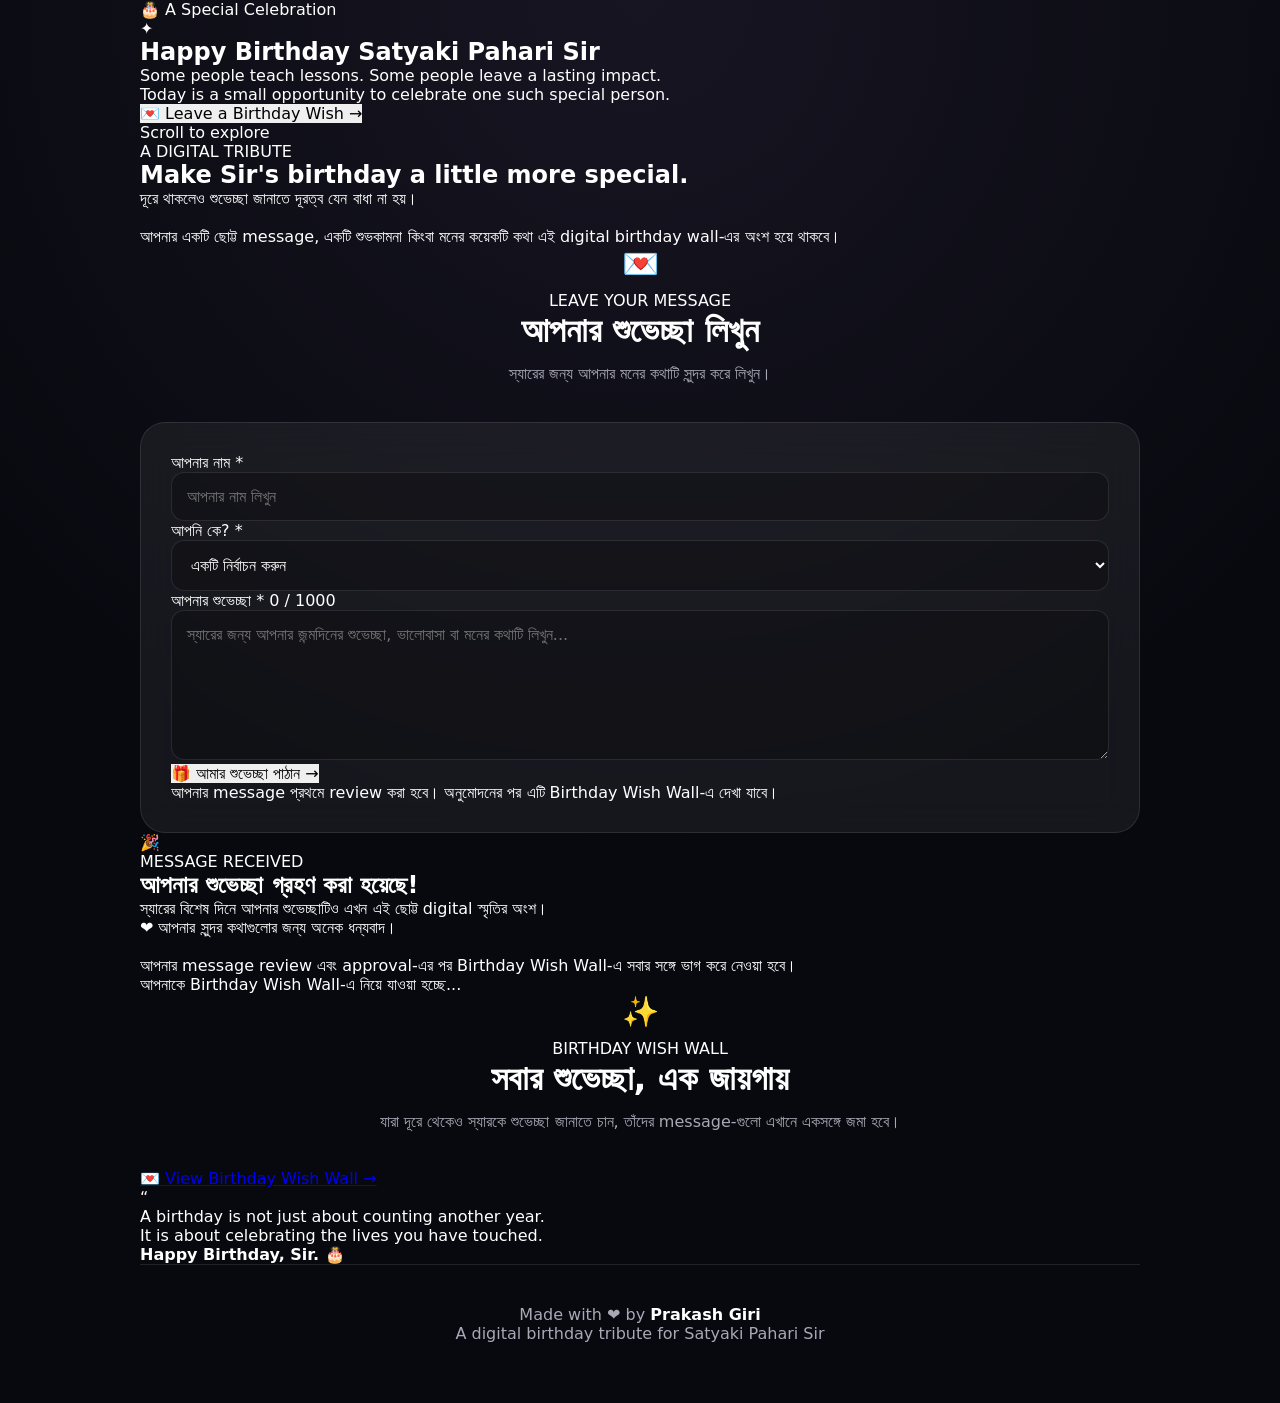
==== commit e0190ab7: "Refactor index.html for improved structure and content Updated the HTML structure for better organiz" ====
--- a/index.html
+++ b/index.html
@@ -2,282 +2,613 @@
 <html lang="en">
 
 <head>
-
-  <meta charset="UTF-8">
-
-  <meta
-    name="viewport"
-    content="width=device-width, initial-scale=1.0"
-  >
-
-  <title>
-    Happy Birthday Satyaki Pahari Sir 🎂
-  </title>
-
-  <meta
-    name="description"
-    content="A digital birthday tribute for Satyaki Pahari Sir."
-  >
-
-  <link
-    rel="stylesheet"
-    href="style.css"
-  >
-
+    <meta charset="UTF-8">
+
+    <meta
+        name="viewport"
+        content="width=device-width, initial-scale=1.0"
+    >
+
+    <meta
+        name="theme-color"
+        content="#0b0d14"
+    >
+
+    <meta
+        name="description"
+        content="A special digital birthday tribute for Satyaki Pahari Sir."
+    >
+
+    <title>
+        Happy Birthday Satyaki Pahari Sir 🎂
+    </title>
+
+    <link
+        rel="stylesheet"
+        href="style.css"
+    >
 </head>
 
+
 <body>
 
-  <div class="background-glow glow-1"></div>
-  <div class="background-glow glow-2"></div>
-
-  <main>
-
-    <!-- HERO -->
-
-    <section class="hero">
-
-      <div class="badge">
-        🎂 A Special Celebration
-      </div>
-
-      <h1>
-        Happy Birthday
-        <span>Satyaki Pahari Sir</span>
-      </h1>
-
-      <p class="hero-text">
-        A small digital space created by everyone
-        who wants to make your special day memorable.
-      </p>
-
-      <button
-        class="primary-btn"
-        onclick="scrollToWishForm()"
-      >
-        💌 Leave a Birthday Wish
-      </button>
-
-    </section>
-
-
-    <!-- STATS -->
-
-    <section class="stats">
-
-      <div class="stat-card">
-        <strong id="wishCount">0</strong>
-        <span>Birthday Wishes</span>
-      </div>
-
-      <div class="stat-card">
-        <strong id="peopleCount">0</strong>
-        <span>People</span>
-      </div>
-
-    </section>
-
-
-    <!-- WISH FORM -->
-
-    <section
-      class="section"
-      id="wishSection"
-    >
-
-      <div class="section-heading">
-
-        <div class="section-icon">
-          💌
-        </div>
-
-        <h2>
-          Leave Your Wish
-        </h2>
-
-        <p>
-          Write something special for Sir.
-        </p>
-
-      </div>
-
-
-      <form
-  id="wishForm"
-  action="YOUR_APPS_SCRIPT_URL"
-  method="POST"
-  target="submitFrame"
->
-
-  <div class="form-grid">
-
-    <div class="field">
-
-      <label>
-        Your Name
-      </label>
-
-      <input
-        type="text"
-        name="name"
-        placeholder="Enter your name"
-        maxlength="80"
-        autocomplete="name"
-        required
-      >
-
-    </div>
-
-
-    <div class="field">
-
-      <label>
-        You are...
-      </label>
-
-      <select
-        name="relation"
-        required
-      >
-
-        <option value="">
-          Select one
-        </option>
-
-        <option>
-          Student
-        </option>
-
-        <option>
-          Former Student
-        </option>
-
-        <option>
-          Teacher / Colleague
-        </option>
-
-        <option>
-          Friend
-        </option>
-
-        <option>
-          Well-wisher
-        </option>
-
-        <option>
-          Other
-        </option>
-
-      </select>
-
-    </div>
-
-  </div>
-
-
-  <div class="field">
-
-    <label>
-      Your Message
-    </label>
-
-    <textarea
-      name="message"
-      placeholder="Write something special for Sir..."
-      maxlength="1000"
-      required
-    ></textarea>
-
-    <div class="counter">
-      <span id="characterCount">0</span>
-      / 1000
-    </div>
-
-  </div>
-
-
-  <button
-    type="submit"
-    class="submit-btn"
-    id="submitButton"
-  >
-    🎁 Send My Wish
-  </button>
-
-</form>
-      <iframe
+    <!-- =========================================
+         BACKGROUND EFFECTS
+    ========================================== -->
+
+    <div class="bg-orb bg-orb-one"></div>
+    <div class="bg-orb bg-orb-two"></div>
+    <div class="bg-orb bg-orb-three"></div>
+
+
+    <!-- =========================================
+         MAIN PAGE
+    ========================================== -->
+
+    <main id="mainPage">
+
+
+        <!-- =====================================
+             HERO SECTION
+        ====================================== -->
+
+        <section class="hero-section">
+
+            <div class="hero-badge">
+                <span>🎂</span>
+                A Special Celebration
+            </div>
+
+
+            <div class="hero-decoration">
+                ✦
+            </div>
+
+
+            <h1 class="hero-title">
+
+                Happy Birthday
+
+                <span>
+                    Satyaki Pahari Sir
+                </span>
+
+            </h1>
+
+
+            <p class="hero-description">
+
+                Some people teach lessons.
+                Some people leave a lasting impact.
+
+                <br>
+
+                Today is a small opportunity to celebrate
+                one such special person.
+
+            </p>
+
+
+            <button
+                type="button"
+                class="hero-button"
+                id="openWishButton"
+            >
+
+                <span>
+                    💌
+                </span>
+
+                Leave a Birthday Wish
+
+                <span>
+                    →
+                </span>
+
+            </button>
+
+
+            <div class="scroll-hint">
+
+                <span></span>
+
+                Scroll to explore
+
+            </div>
+
+        </section>
+
+
+
+        <!-- =====================================
+             INTRO SECTION
+        ====================================== -->
+
+        <section class="intro-section">
+
+            <div class="section-label">
+                A DIGITAL TRIBUTE
+            </div>
+
+
+            <h2>
+                Make Sir's birthday
+                a little more special.
+            </h2>
+
+
+            <p>
+
+                দূরে থাকলেও শুভেচ্ছা জানাতে
+                দূরত্ব যেন বাধা না হয়।
+
+                <br><br>
+
+                আপনার একটি ছোট্ট message,
+                একটি শুভকামনা কিংবা মনের
+                কয়েকটি কথা এই digital birthday
+                wall-এর অংশ হয়ে থাকবে।
+
+            </p>
+
+        </section>
+
+
+
+        <!-- =====================================
+             WISH FORM SECTION
+        ====================================== -->
+
+        <section
+            class="wish-section"
+            id="wishSection"
+        >
+
+            <div
+                class="section-heading"
+            >
+
+                <div class="section-icon">
+                    💌
+                </div>
+
+
+                <div class="section-label">
+                    LEAVE YOUR MESSAGE
+                </div>
+
+
+                <h2>
+                    আপনার শুভেচ্ছা লিখুন
+                </h2>
+
+
+                <p>
+                    স্যারের জন্য আপনার মনের
+                    কথাটি সুন্দর করে লিখুন।
+                </p>
+
+            </div>
+
+
+
+            <!-- FORM CONTAINER -->
+
+            <div
+                class="form-container"
+                id="formContainer"
+            >
+
+                <form
+                    id="wishForm"
+                    action="https://script.google.com/macros/s/AKfycbzXkbCTlEDBduPacPCtwXYvgYKbK3Pm53ciV6zczSuZA6L5sp-xTHMqNmWe6Vv3amln_A/exec"
+                    method="POST"
+                    target="submitFrame"
+                >
+
+
+                    <!-- NAME + RELATION -->
+
+                    <div class="form-row">
+
+
+                        <!-- NAME -->
+
+                        <div class="form-field">
+
+                            <label for="name">
+
+                                আপনার নাম
+
+                                <span>
+                                    *
+                                </span>
+
+                            </label>
+
+
+                            <input
+                                type="text"
+                                id="name"
+                                name="name"
+                                placeholder="আপনার নাম লিখুন"
+                                maxlength="80"
+                                autocomplete="name"
+                                required
+                            >
+
+                        </div>
+
+
+
+                        <!-- RELATION -->
+
+                        <div class="form-field">
+
+                            <label for="relation">
+
+                                আপনি কে?
+
+                                <span>
+                                    *
+                                </span>
+
+                            </label>
+
+
+                            <select
+                                id="relation"
+                                name="relation"
+                                required
+                            >
+
+                                <option
+                                    value=""
+                                >
+                                    একটি নির্বাচন করুন
+                                </option>
+
+
+                                <option
+                                    value="Student"
+                                >
+                                    Student
+                                </option>
+
+
+                                <option
+                                    value="Former Student"
+                                >
+                                    Former Student
+                                </option>
+
+
+                                <option
+                                    value="Teacher / Colleague"
+                                >
+                                    Teacher / Colleague
+                                </option>
+
+
+                                <option
+                                    value="Friend"
+                                >
+                                    Friend
+                                </option>
+
+
+                                <option
+                                    value="Well-wisher"
+                                >
+                                    Well-wisher
+                                </option>
+
+
+                                <option
+                                    value="Other"
+                                >
+                                    Other
+                                </option>
+
+                            </select>
+
+                        </div>
+
+                    </div>
+
+
+
+                    <!-- MESSAGE -->
+
+                    <div class="form-field">
+
+                        <div class="message-label-row">
+
+                            <label for="message">
+
+                                আপনার শুভেচ্ছা
+
+                                <span>
+                                    *
+                                </span>
+
+                            </label>
+
+
+                            <span
+                                class="character-count"
+                                id="characterCount"
+                            >
+                                0 / 1000
+                            </span>
+
+                        </div>
+
+
+                        <textarea
+                            id="message"
+                            name="message"
+                            maxlength="1000"
+                            placeholder="স্যারের জন্য আপনার জন্মদিনের শুভেচ্ছা, ভালোবাসা বা মনের কথাটি লিখুন..."
+                            required
+                        ></textarea>
+
+                    </div>
+
+
+
+                    <!-- SUBMIT -->
+
+                    <button
+                        type="submit"
+                        class="submit-button"
+                        id="submitButton"
+                    >
+
+                        <span>
+                            🎁
+                        </span>
+
+                        আমার শুভেচ্ছা পাঠান
+
+                        <span>
+                            →
+                        </span>
+
+                    </button>
+
+
+                    <p class="form-note">
+
+                        আপনার message প্রথমে review করা হবে।
+                        অনুমোদনের পর এটি Birthday Wish Wall-এ
+                        দেখা যাবে।
+
+                    </p>
+
+                </form>
+
+            </div>
+
+
+
+            <!-- =================================
+                 SUCCESS SCREEN
+            ================================== -->
+
+            <div
+                class="success-screen"
+                id="successScreen"
+            >
+
+                <div class="success-icon">
+                    🎉
+                </div>
+
+
+                <div class="success-label">
+                    MESSAGE RECEIVED
+                </div>
+
+
+                <h2>
+                    আপনার শুভেচ্ছা
+                    গ্রহণ করা হয়েছে!
+                </h2>
+
+
+                <p class="success-main-text">
+
+                    স্যারের বিশেষ দিনে আপনার
+                    শুভেচ্ছাটিও এখন এই ছোট্ট
+                    digital স্মৃতির অংশ।
+
+                </p>
+
+
+                <p class="success-bengali-text">
+
+                    ❤️ আপনার সুন্দর কথাগুলোর জন্য
+                    অনেক ধন্যবাদ।
+
+                    <br><br>
+
+                    আপনার message review এবং
+                    approval-এর পর Birthday Wish Wall-এ
+                    সবার সঙ্গে ভাগ করে নেওয়া হবে।
+
+                </p>
+
+
+                <div class="success-loading">
+
+                    <span></span>
+                    <span></span>
+                    <span></span>
+
+                </div>
+
+
+                <p class="redirect-message">
+
+                    আপনাকে Birthday Wish Wall-এ
+                    নিয়ে যাওয়া হচ্ছে...
+
+                </p>
+
+            </div>
+
+
+        </section>
+
+
+
+        <!-- =====================================
+             WISH WALL PREVIEW
+        ====================================== -->
+
+        <section class="preview-section">
+
+            <div class="section-heading">
+
+                <div class="section-icon">
+                    ✨
+                </div>
+
+
+                <div class="section-label">
+                    BIRTHDAY WISH WALL
+                </div>
+
+
+                <h2>
+                    সবার শুভেচ্ছা,
+                    এক জায়গায়
+                </h2>
+
+
+                <p>
+
+                    যারা দূরে থেকেও স্যারকে
+                    শুভেচ্ছা জানাতে চান,
+                    তাঁদের message-গুলো এখানে
+                    একসঙ্গে জমা হবে।
+
+                </p>
+
+            </div>
+
+
+            <a
+                href="./wish_wall/"
+                class="wall-button"
+            >
+
+                <span>
+                    💌
+                </span>
+
+                View Birthday Wish Wall
+
+                <span>
+                    →
+                </span>
+
+            </a>
+
+        </section>
+
+
+
+        <!-- =====================================
+             FINAL MESSAGE
+        ====================================== -->
+
+        <section class="final-section">
+
+            <div class="final-card">
+
+                <div class="final-quote">
+                    “
+                </div>
+
+
+                <p>
+
+                    A birthday is not just about
+                    counting another year.
+
+                    <br>
+
+                    It is about celebrating
+                    the lives you have touched.
+
+                </p>
+
+
+                <div class="final-divider"></div>
+
+
+                <strong>
+                    Happy Birthday, Sir. 🎂
+                </strong>
+
+            </div>
+
+        </section>
+
+
+
+        <!-- =====================================
+             FOOTER
+        ====================================== -->
+
+        <footer>
+
+            <p>
+
+                Made with
+                <span>❤️</span>
+                by
+
+                <strong>
+                    Prakash Giri
+                </strong>
+
+            </p>
+
+
+            <p class="footer-small">
+
+                A digital birthday tribute
+                for Satyaki Pahari Sir
+
+            </p>
+
+        </footer>
+
+
+    </main>
+
+
+
+    <!-- =========================================
+         HIDDEN SUBMIT FRAME
+    ========================================== -->
+
+    <iframe
         name="submitFrame"
         id="submitFrame"
-        hidden
-      ></iframe>
-
-      <div
-        id="successMessage"
-        class="success-message"
-      >
-        🎉 Your wish has been submitted!
-        <br>
-        It will appear here after it is approved.
-      </div>
-
-    </section>
-
-
-    <!-- WISH WALL -->
-
-    <section class="section">
-
-      <div class="section-heading">
-
-        <div class="section-icon">
-          ✨
-        </div>
-
-        <h2>
-          Birthday Wish Wall
-        </h2>
-
-        <p>
-          Messages from people who wanted to make
-          this day special.
-        </p>
-
-      </div>
-
-
-      <div
-        id="wishWall"
-        class="wish-wall"
-      >
-
-        <div class="loading">
-          Loading birthday wishes...
-        </div>
-
-      </div>
-
-    </section>
-
-
-    <!-- FOOTER -->
-
-    <footer>
-
-      <p>
-        Made with ❤️ for
-        <strong>Satyaki Pahari Sir</strong>
-      </p>
-
-      <small>
-        A digital birthday tribute
-      </small>
-
-    </footer>
-
-  </main>
-
-
-  <script src="script.js"></script>
+        style="display:none;"
+    ></iframe>
+
+
+
+    <!-- =========================================
+         SCRIPT
+    ========================================== -->
+
+    <script src="script.js"></script>
 
 </body>
 
